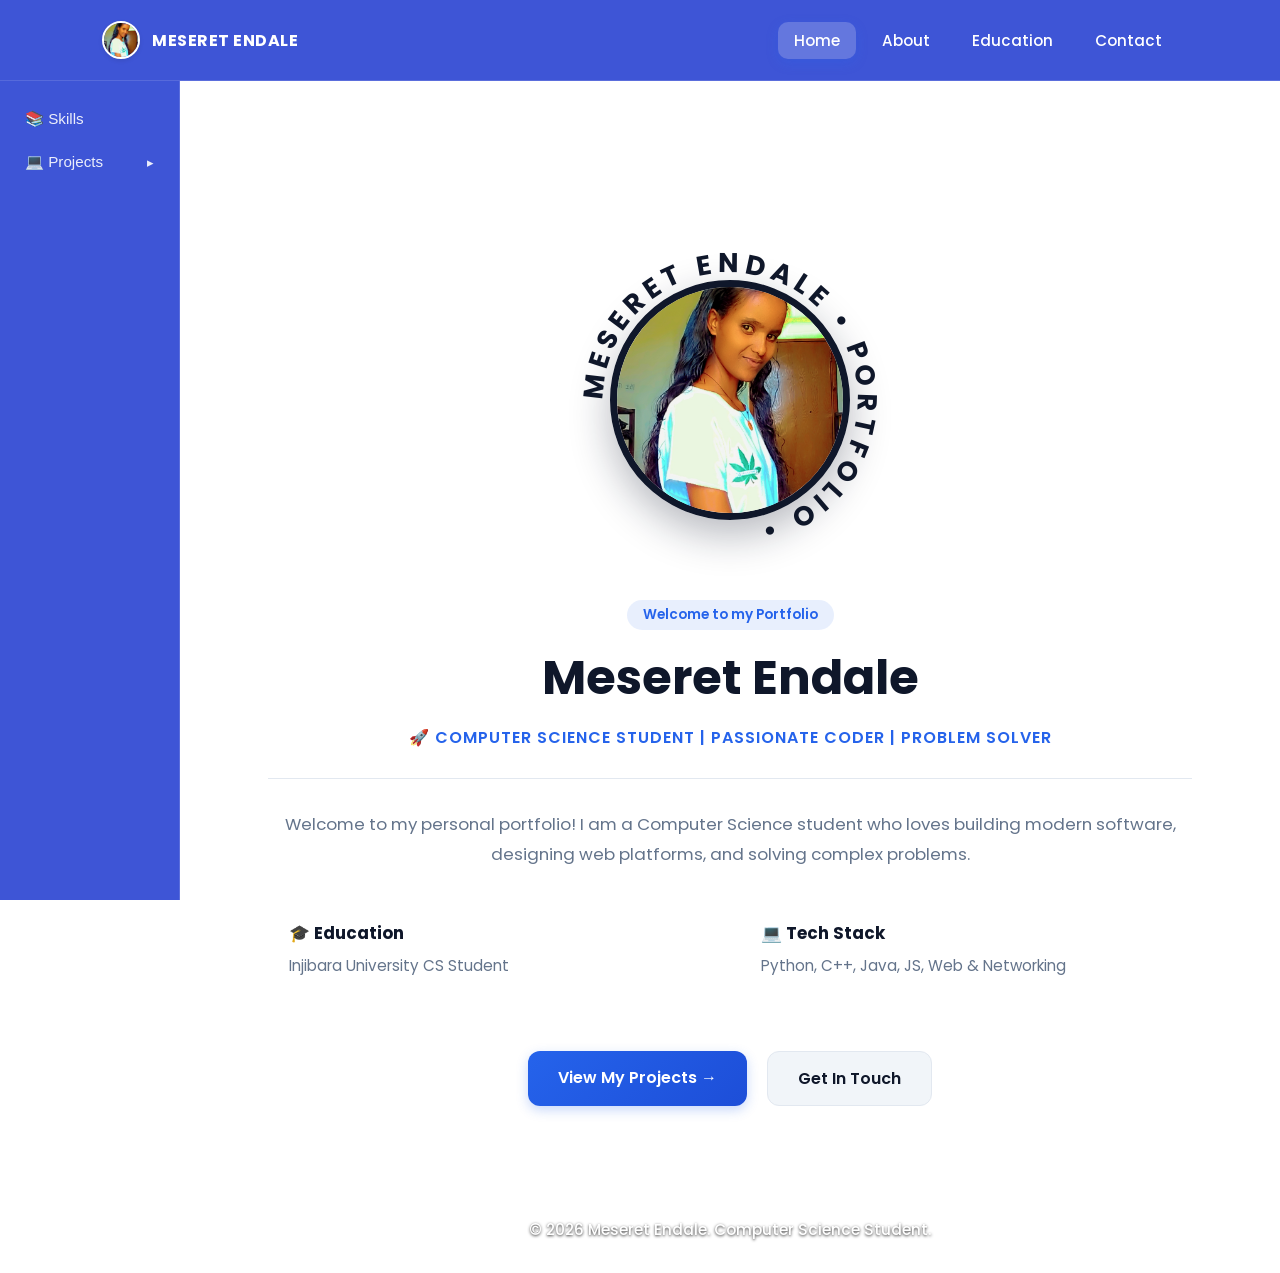
==== index.html @ ac1ef0b1 "Update index.html" ====
<!DOCTYPE html>
<html lang="en">
<head>
    <meta charset="UTF-8">
    <title>Meseret Endale | CS Portfolio</title>
    <meta name="viewport" content="width=device-width, initial-scale=1">
    <link href="https://fonts.googleapis.com/css2?family=Poppins:wght@300;400;500;600;700&display=swap" rel="stylesheet">
    <link rel="stylesheet" href="style.css">
</head>
<body>

    <!-- 🌐 Top Header (Home, About, Education, Contact) -->
    <header class="header-wrapper">
        <nav class="navbar">
            <a href="#" class="brand-logo-link" onclick="openTab(event, 'home')">
                <img src="profile.jpg" alt="Meseret Endale" class="header-profile-logo">
                <span class="brand-name">MESERET ENDALE</span>
            </a>

            <ul class="nav-links">
                <li><a href="#" class="nav-btn active-link" onclick="openTab(event, 'home')">Home</a></li>
                <li><a href="#" class="nav-btn" onclick="openTab(event, 'about')">About</a></li>
                <li><a href="#" class="nav-btn" onclick="openTab(event, 'education')">Education</a></li>
                <li><a href="#" class="nav-btn" onclick="openTab(event, 'contact')">Contact</a></li>
            </ul>
        </nav>
    </header>

    <!-- 📂 Persistent Global Sidebar (Skills + Projects) -->
    <aside class="global-sidebar">
        <button id="sidebar-skills-link" class="sidebar-link" onclick="selectSkills(event)">📚 Skills</button>
        <button id="sidebar-projects-link" class="sidebar-link" onclick="toggleProjectsMenu(event)">
            <span>💻 Projects</span>
            <span id="projects-arrow" class="sidebar-arrow">▸</span>
        </button>

        <div id="sidebar-sublist" class="sidebar-sublist">
            <button class="sidebar-sublink" onclick="selectProject(event, 'proj-job')">📢 Job Board App</button>
            <button class="sidebar-sublink" onclick="selectProject(event, 'proj-symptom')">🏥 Symptom Checker</button>
            <button class="sidebar-sublink" onclick="selectProject(event, 'proj-interactive')">🧮 Interactive Calculator</button>
        </div>
    </aside>

    <div class="content-area">
        <div class="container">

            <!-- 🏠 Home Section -->
            <div id="home" class="tab-content card active">
                <div class="hero-logo-container">
                    <div class="circular-logo-wrapper">
                        <svg viewBox="0 0 200 200" class="circular-text-svg">
                            <path id="textPath" d="M 100, 100 m -75, 0 a 75,75 0 1,1 150,0 a 75,75 0 1,1 -150,0" fill="none"/>
                            <text font-size="16" font-weight="700" fill="#0f172a" letter-spacing="3">
                                <textPath href="#textPath" startOffset="0%">
                                    MESERET ENDALE • PORTFOLIO •
                                </textPath>
                            </text>
                        </svg>
                        <img src="profile.jpg" alt="Meseret" class="inner-profile-img" onerror="this.src='https://via.placeholder.com/160'">
                    </div>
                </div>

                <div class="hero-intro">
                    <span class="badge">Welcome to my Portfolio</span>
                    <h1>Meseret Endale</h1>
                    <p class="subtitle">🚀 COMPUTER SCIENCE STUDENT | PASSIONATE CODER | PROBLEM SOLVER</p>

                    <hr class="section-divider">

                    <p>Welcome to my personal portfolio! I am a Computer Science student who loves building modern software, designing web platforms, and solving complex problems.</p>

                    <div class="quick-highlights">
                        <div class="highlight-box">
                            <h3>🎓 Education</h3>
                            <p>Injibara University CS Student</p>
                        </div>
                        <div class="highlight-box">
                            <h3>💻 Tech Stack</h3>
                            <p>Python, C++, Java, JS, Web & Networking</p>
                        </div>
                    </div>

                    <div class="cta-buttons">
                        <a href="#" class="btn primary-btn" onclick="toggleProjectsMenu(event); selectProject(event, 'proj-job')">View My Projects →</a>
                        <a href="#" class="btn secondary-btn" onclick="openTab(event, 'contact')">Get In Touch</a>
                    </div>
                </div>
            </div>

            <!-- 👤 About Section -->
            <div id="about" class="tab-content card">
                <h2>About Me</h2>
                <p>I am a dedicated Computer Science student with a strong drive for learning modern software technologies. My journey in tech spans software engineering, web application development, and system/network administration.</p>

                <div class="quick-highlights" style="margin-top: 20px;">
                    <div class="highlight-box">
                        <h3>🎯 Core Focus</h3>
                        <p>Building functional web applications, clean code architectures, and user-friendly solutions.</p>
                    </div>
                    <div class="highlight-box">
                        <h3>💡 Passion & Interests</h3>
                        <p>Exploring Artificial Intelligence, Machine Learning models, and Computer Graphics.</p>
                    </div>
                </div>
            </div>

            <!-- 🎓 Education Section -->
            <div id="education" class="tab-content card">
                <h2>Education</h2>
                <div class="edu-item">
                    <span class="edu-icon">🎓</span>
                    <div>
                        <strong>Computer Science Student</strong>
                        <p>📍 Injibara University</p>
                    </div>
                </div>
            </div>

            <!-- 📚 Skills Section -->
            <div id="skills" class="tab-content card">
                <h2>📚 Technical Skills</h2>
                <div class="skills-container">
                    <div class="skill-card">
                        <div class="skill-header">
                            <span class="skill-name">🐍 Python & Data Science</span>
                            <span class="skill-level">Expert</span>
                        </div>
                        <p class="skill-desc">Writing clean, modular Python code for advanced data analysis and machine learning models.</p>
                        <div class="progress-bar"><div class="progress-fill" style="width: 90%"></div></div>
                    </div>
                    <div class="skill-card">
                        <div class="skill-header">
                            <span class="skill-name">⚡ C++ & Microcontrollers</span>
                            <span class="skill-level">Advanced</span>
                        </div>
                        <p class="skill-desc">Low-level programming, hardware execution loops, and embedded logic simulations.</p>
                        <div class="progress-bar"><div class="progress-fill" style="width: 85%"></div></div>
                    </div>
                    <div class="skill-card">
                        <div class="skill-header">
                            <span class="skill-name">🌐 HTML / CSS / JS</span>
                            <span class="skill-level">Expert</span>
                        </div>
                        <p class="skill-desc">Building modern, responsive frontend web platforms and UI/UX layouts.</p>
                        <div class="progress-bar"><div class="progress-fill" style="width: 92%"></div></div>
                    </div>
                </div>
            </div>

            <!-- 💻 Projects Section -->
            <div id="projects" class="tab-content card">
                <div class="projects-main-content">
                    <div id="proj-job" class="project-pane">
                        <h2>Job Board App</h2>
                        <p>A job listing application featuring location-based filtering for job seekers.</p>
                        <div class="project-demo-box">
                            <iframe src="jobs-location.html" class="project-iframe"></iframe>
                        </div>
                    </div>

                    <div id="proj-symptom" class="project-pane">
                        <h2>Symptom Checker</h2>
                        <p>An interactive system designed for basic health assessment and health awareness.</p>
                        <div class="project-demo-box">
                            <iframe src="symptom-checker.html" class="project-iframe"></iframe>
                        </div>
                    </div>

                    <div id="proj-interactive" class="project-pane">
                        <h2>Interactive Calculator</h2>
                        <p>A responsive web calculator built with custom UI and pure JavaScript logic.</p>
                        <div class="project-demo-box">
                            <iframe src="calculator.html" class="project-iframe"></iframe>
                        </div>
                    </div>
                </div>
            </div>

            <!-- 📬 Contact Section -->
            <div id="contact" class="tab-content card">
                <h2>📫 Connect With Me</h2>
                <div class="contact-links">
                    <a href="mailto:meseretendale952@gmail.com" class="contact-item">
                        <span class="contact-icon">📧</span>
                        <span class="contact-title">Email</span>
                    </a>
                    <a href="https://t.me/mesi_2e" target="_blank" class="contact-item">
                        <span class="contact-icon">💬</span>
                        <span class="contact-title">Telegram</span>
                    </a>
                    <a href="https://github.com/meseretendale952-png" target="_blank" class="contact-item">
                        <span class="contact-icon">🐙</span>
                        <span class="contact-title">GitHub</span>
                    </a>
                </div>
            </div>

            <!-- Footer -->
            <footer class="site-footer">
                <p>&copy; 2026 Meseret Endale. Computer Science Student.</p>
            </footer>

        </div>
    </div>

    <script src="script.js"></script>
</body>
</html>
---- style.css ----
:root {
    --bg-color: #ffffff;
    --card-bg: #ffffff;
    --text-main: #0f172a;
    --text-muted: #64748b;
    --accent-color: #2563eb;
    --accent-dark: #0f172a;
    --accent-gradient: linear-gradient(135deg, #2563eb 0%, #1d4ed8 100%);
}

* {
    box-sizing: border-box;
    margin: 0;
    padding: 0;
    transition: all 0.3s ease;
}

body, html {
    font-family: 'Poppins', sans-serif;
    background-image: url('https://static.vecteezy.com/system/resources/thumbnails/081/998/020/small_2x/sunrise-scene-with-gradient-sky-and-yellow-sun-digital-illustration-vector.jpg') !important;
    background-size: 100% 100% !important;
    background-position: center !important;
    background-repeat: no-repeat !important;
    background-attachment: fixed !important;
    color: #1e293b;
    margin: 0;
    padding: 0;
    width: 100%;
    min-height: 100vh;
    padding-top: 80px;
}

.highlight-box, .edu-item, .skill-card, .project-card, .contact-item {
    background: rgba(255, 255, 255, 0.7) !important;
    backdrop-filter: blur(10px);
    border: 1px solid rgba(255, 255, 255, 0.4);
    border-radius: 15px;
    padding: 20px;
    margin-bottom: 20px;
}

/* Header & Navbar */
.header-wrapper {
    position: fixed;
    top: 0;
    left: 0;
    width: 100%;
    background: rgba(52, 76, 212, 0.95);
    backdrop-filter: blur(12px);
    z-index: 1000;
    border-bottom: 1px solid rgba(255, 255, 255, 0.15);
}

.navbar {
    width: 100%;
    height: 80px;
    display: flex;
    justify-content: space-between;
    align-items: center;
    padding: 0 8%;
}

.nav-links {
    display: flex;
    list-style: none;
    gap: 10px;
}

.nav-links a {
    color: white;
    text-decoration: none;
    font-size: 0.95rem;
    font-weight: 500;
    padding: 8px 16px;
    border-radius: 10px;
    outline: none;
}

.nav-links a:hover, .nav-links a.active-link {
    color: #ffffff;
    background: rgba(255, 255, 255, 0.2);
    box-shadow: 0 4px 12px rgba(37, 99, 235, 0.25);
}

/* =========================================
   📂 Persistent Global Sidebar
   ========================================= */
.global-sidebar {
    position: fixed;
    top: 80px;
    left: 0;
    width: 180px;
    height: calc(100vh - 80px);
    background: rgba(52, 76, 212, 0.95);
    backdrop-filter: blur(10px);
    padding: 20px 10px;
    overflow-y: auto;
    z-index: 900;
    border-right: 1px solid rgba(255, 255, 255, 0.15);
}

.global-sidebar h4 {
    font-size: 0.75rem;
    text-transform: uppercase;
    letter-spacing: 0.5px;
    color: rgba(255, 255, 255, 0.7);
    margin: 18px 0 8px 10px;
}

/* ቦክሶች ጠፍተው ልክ እንደ ቶፕ ባር ጽሁፍ ብቻ እንዲሆኑ የተደረገበት ክፍል */
.sidebar-link {
    display: flex;
    align-items: center;
    justify-content: space-between;
    width: 100%;
    text-align: left;
    padding: 10px 15px;
    margin-bottom: 5px;
    background: transparent !important;
    border: none !important;
    border-radius: 10px;
    font-weight: 500;
    font-size: 0.95rem;
    color: rgba(255, 255, 255, 0.9);
    cursor: pointer;
}

.sidebar-link:hover {
    background: rgba(255, 255, 255, 0.15) !important;
    color: #ffffff;
}

.sidebar-link.active {
    background: rgba(255, 255, 255, 0.2) !important;
    color: #ffffff;
    font-weight: 600;
}

.sidebar-arrow {
    font-size: 0.8rem;
    transition: transform 0.25s ease;
}

.sidebar-arrow.rotated {
    transform: rotate(90deg);
}

.sidebar-sublist {
    max-height: 0;
    overflow: hidden;
    transition: max-height 0.3s ease;
}

.sidebar-sublist.expanded {
    max-height: 300px;
}

.sidebar-sublink {
    display: block;
    width: 100%;
    text-align: left;
    padding: 8px 10px 8px 16px;
    margin-bottom: 2px;
    margin-top: 4px;
    background: transparent !important;
    border: none !important;
    border-left: 2px solid rgba(255, 255, 255, 0.25);
    border-radius: 0 8px 8px 0;
    font-size: 0.85rem;
    font-weight: 400;
    color: rgba(255, 255, 255, 0.75);
    cursor: pointer;
}

.sidebar-sublink:hover {
    color: #ffffff;
    background: rgba(255, 255, 255, 0.1) !important;
    border-left-color: #ffffff;
}

.sidebar-sublink.active {
    color: #ffffff;
    font-weight: 600;
    border-left-color: #ffffff;
    background: rgba(255, 255, 255, 0.2) !important;
}

.content-area {
    margin-left: 180px;
}

.container {
    width: 100%;
    max-width: 100%;
    padding: 0;
    margin: 0;
}

.tab-content {
    display: none;
    width: 100%;
}

.tab-content.active {
    display: block;
    animation: fadeIn 0.4s ease-in-out;
}

@keyframes fadeIn {
    from { opacity: 0; transform: translateY(10px); }
    to { opacity: 1; transform: translateY(0); }
}

.card {
    background: transparent !important;
    border-radius: 0;
    border: none;
    box-shadow: none;
    padding: 40px 8% 60px;
    width: 100%;
    min-height: calc(100vh - 80px);
}

.hero-logo-container {
    display: flex;
    justify-content: center;
    align-items: center;
    margin-top: 30px;
    margin-bottom: 30px;
}

.circular-logo-wrapper {
    position: relative;
    width: 340px;
    height: 340px;
    display: flex;
    justify-content: center;
    align-items: center;
    margin: 0 auto;
}

.circular-text-svg {
    position: absolute;
    top: 0;
    left: 0;
    width: 100%;
    height: 100%;
    animation: rotateText 22s linear infinite;
    z-index: 2;
    pointer-events: none;
}

.inner-profile-img {
    width: 240px;
    height: 240px;
    border-radius: 50%;
    object-fit: cover;
    border: 7px solid var(--accent-dark);
    box-shadow: 0 15px 40px rgba(15, 23, 42, 0.3);
    z-index: 1;
}

@keyframes rotateText {
    from { transform: rotate(0deg); }
    to { transform: rotate(360deg); }
}

.hero-intro {
    text-align: center;
    max-width: 1100px;
    margin: 0 auto;
}

.badge {
    display: inline-block;
    padding: 5px 16px;
    background: rgba(37, 99, 235, 0.1);
    color: var(--accent-color);
    border-radius: 20px;
    font-size: 0.85rem;
    font-weight: 600;
    margin-bottom: 12px;
}

h1 {
    font-size: 3rem;
    font-weight: 700;
    color: var(--text-main);
}

.subtitle {
    color: var(--accent-color);
    font-size: 1rem;
    font-weight: 600;
    letter-spacing: 1px;
    margin-top: 10px;
}

.section-divider {
    border: 0;
    height: 1px;
    background: #e2e8f0;
    margin: 25px 0 30px;
}

.quick-highlights {
    display: grid;
    grid-template-columns: 1fr 1fr;
    gap: 20px;
    margin: 30px 0;
    text-align: left;
}

.highlight-box h3 {
    font-size: 1.05rem;
    color: var(--text-main);
    margin-bottom: 6px;
}

.highlight-box p {
    font-size: 0.95rem;
    color: var(--text-muted);
}

.cta-buttons {
    display: flex;
    justify-content: center;
    gap: 20px;
    margin-top: 30px;
}

.btn {
    padding: 14px 30px;
    border-radius: 12px;
    text-decoration: none;
    font-weight: 600;
    font-size: 1rem;
}

.primary-btn {
    background: var(--accent-gradient);
    color: #fff;
    box-shadow: 0 4px 12px rgba(37, 99, 235, 0.25);
}

.secondary-btn {
    background: #f1f5f9;
    color: var(--text-main);
    border: 1px solid #e2e8f0;
}

h2 {
    font-size: 1.8rem;
    color: var(--text-main);
    margin-bottom: 25px;
    position: relative;
    padding-left: 18px;
}

h2::before {
    content: '';
    position: absolute;
    left: 0;
    top: 50%;
    transform: translateY(-50%);
    width: 5px;
    height: 85%;
    background: var(--accent-color);
    border-radius: 4px;
}

p {
    color: var(--text-muted);
    font-size: 1.05rem;
    line-height: 1.8;
}

.edu-item {
    display: flex;
    align-items: center;
    gap: 20px;
}

.edu-icon {
    font-size: 2.4rem;
}

.skills-container {
    display: grid;
    grid-template-columns: repeat(auto-fit, minmax(300px, 1fr));
    gap: 25px;
}

.skill-card {
    background: rgba(255, 255, 255, 0.9);
    padding: 25px;
    border-radius: 15px;
    margin-bottom: 20px;
    box-shadow: 0 4px 15px rgba(0, 0, 0, 0.1);
    min-height: 180px;
}

.skill-header {
    display: flex;
    justify-content: space-between;
    font-weight: 600;
}

.skill-name {
    color: var(--text-main);
}

.skill-level {
    color: var(--accent-color);
    font-size: 0.95rem;
}

.skill-desc {
    font-size: 0.95rem !important;
    color: #1e293b !important;
    line-height: 1.6;
    margin: 15px 0;
}

.progress-bar {
    width: 100%;
    height: 10px;
    background: #e2e8f0;
    border-radius: 10px;
    overflow: hidden;
}

.progress-fill {
    height: 100%;
    background: var(--accent-gradient);
    border-radius: 10px;
}

.contact-links {
    display: flex;
    flex-direction: column;
    gap: 12px;
    width: 220px;
    margin: 20px auto;
}

.contact-item {
    display: flex;
    align-items: center;
    background: rgba(255, 255, 255, 0.95);
    padding: 10px 18px;
    border-radius: 10px;
    text-decoration: none;
    box-shadow: 0 3px 8px rgba(0, 0, 0, 0.05);
}

.contact-icon {
    font-size: 1.3rem;
    margin-right: 12px;
}

.contact-title {
    font-size: 1rem;
    font-weight: 500;
    color: #0f172a;
}

footer.site-footer {
    display: block !important;
    text-align: center !important;
    width: 100% !important;
    margin: 40px auto 20px auto !important;
    padding: 10px !important;
    background: transparent !important;
    box-shadow: none !important;
}

footer.site-footer p {
    color: #ffffff !important;
    font-size: 0.95rem !important;
    font-weight: 500 !important;
    text-align: center !important;
    margin: 0 auto !important;
    user-select: none !important;
    text-shadow: 0 1px 3px rgba(0, 0, 0, 0.8) !important;
}

.brand-logo-link {
    display: flex;
    align-items: center;
    gap: 12px;
    text-decoration: none;
}

.header-profile-logo {
    width: 38px;
    height: 38px;
    border-radius: 50%;
    object-fit: cover;
    border: 2px solid #ffffff;
    box-shadow: 0 2px 4px rgba(0, 0, 0, 0.1);
}

.brand-name {
    font-size: 1rem;
    font-weight: 700;
    color: #ffffff;
    letter-spacing: 0.5px;
}

.projects-main-content {
    max-width: 900px;
}

.project-pane {
    display: none;
}

.project-pane.active-pane {
    display: block;
}

/* iframe የራሱ ስክሮል እንዳይኖረው የተስተካከለ ክፍል */
.project-demo-box {
    width: 100%;
    border: none;
    background: transparent;
    margin-top: 15px;
    overflow: visible;
}

.project-iframe {
    width: 100%;
    height: 1100px;
    border: none;
    display: block;
    background: transparent;
    overflow: hidden;
}

@media (max-width: 768px) {
    body {
        padding-top: 70px;
    }
    .navbar {
        padding: 0 15px;
        height: 70px;
    }
    .card {
        padding: 30px 5%;
    }
    .circular-logo-wrapper {
        width: 220px;
        height: 220px;
    }
    .inner-profile-img {
        width: 160px;
        height: 160px;
    }
    .global-sidebar {
        position: static;
        width: 100%;
        height: auto;
        display: flex;
        flex-wrap: wrap;
        gap: 8px;
        border-right: none;
        border-bottom: 1px solid rgba(255, 255, 255, 0.15);
        padding: 12px 15px;
    }
    .global-sidebar h4 {
        width: 100%;
        margin: 6px 0 2px;
    }
    .sidebar-link, .sidebar-sublink {
        width: auto;
        margin-bottom: 0;
    }
    .sidebar-sublist {
        width: 100%;
        max-height: 0;
    }
    .sidebar-sublist.expanded {
        max-height: 200px;
    }
    .content-area {
        margin-left: 0;
    }
    .project-demo-box {
        height: auto;
    }
    .project-iframe {
        height: 950px;
    }
}
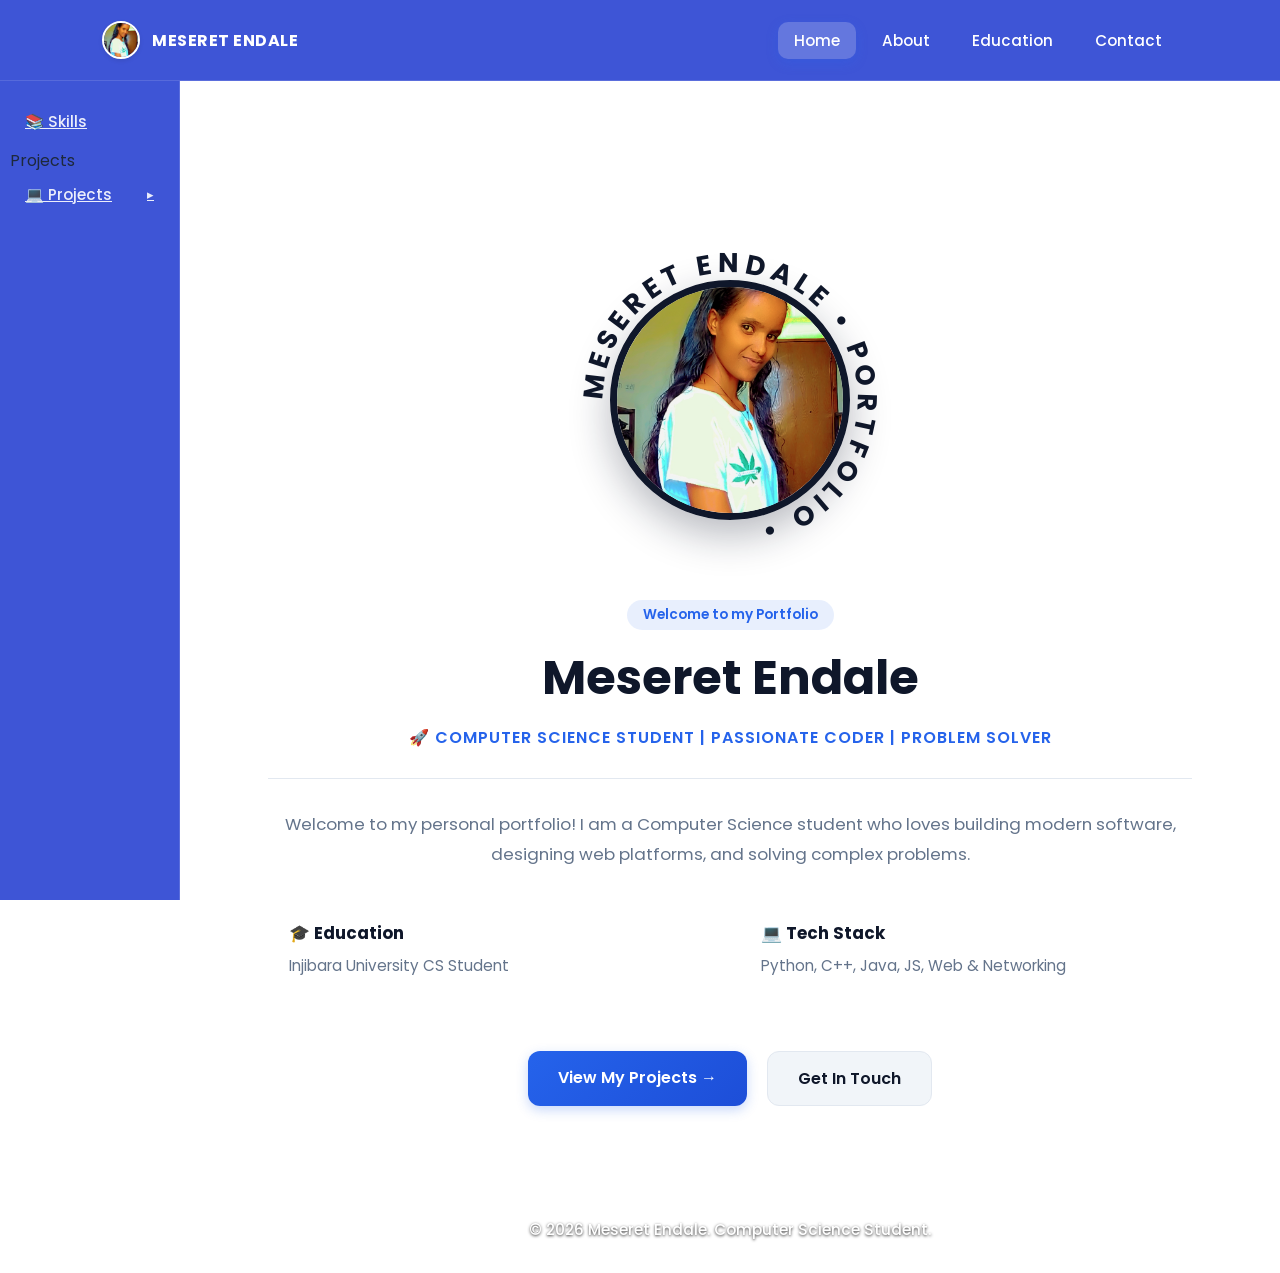
==== commit 57b24e37: "Update index.html" ====
--- a/index.html
+++ b/index.html
@@ -9,7 +9,7 @@
 </head>
 <body>
 
-    <!-- 🌐 Top Header (Home, About, Education, Contact) -->
+    <!-- 🌐 Top Header Navigation -->
     <header class="header-wrapper">
         <nav class="navbar">
             <a href="#" class="brand-logo-link" onclick="openTab(event, 'home')">
@@ -26,18 +26,26 @@
         </nav>
     </header>
 
-    <!-- 📂 Persistent Global Sidebar (Skills + Projects) -->
+    <!-- 📂 Persistent Global Sidebar (ለክሊን ዲዛይን በ <li> እና <a> የተዋቀረ) -->
     <aside class="global-sidebar">
-        <button id="sidebar-skills-link" class="sidebar-link" onclick="selectSkills(event)">📚 Skills</button>
-        <button id="sidebar-projects-link" class="sidebar-link" onclick="toggleProjectsMenu(event)">
-            <span>💻 Projects</span>
-            <span id="projects-arrow" class="sidebar-arrow">▸</span>
-        </button>
+        <ul class="sidebar-menu-list">
+            <li>
+                <a href="#" id="sidebar-skills-link" class="sidebar-link" onclick="selectSkills(event)">📚 Skills</a>
+            </li>
+            
+            <li class="sidebar-header-title">Projects</li>
+            <li>
+                <a href="#" id="sidebar-projects-link" class="sidebar-link" onclick="toggleProjectsMenu(event)">
+                    <span>💻 Projects</span>
+                    <span id="projects-arrow" class="sidebar-arrow">▸</span>
+                </a>
+            </li>
+        </ul>
 
         <div id="sidebar-sublist" class="sidebar-sublist">
-            <button class="sidebar-sublink" onclick="selectProject(event, 'proj-job')">📢 Job Board App</button>
-            <button class="sidebar-sublink" onclick="selectProject(event, 'proj-symptom')">🏥 Symptom Checker</button>
-            <button class="sidebar-sublink" onclick="selectProject(event, 'proj-interactive')">🧮 Interactive Calculator</button>
+            <a href="#" class="sidebar-sublink" onclick="selectProject(event, 'proj-job')">📢 Job Board App</a>
+            <a href="#" class="sidebar-sublink" onclick="selectProject(event, 'proj-symptom')">🏥 Symptom Checker</a>
+            <a href="#" class="sidebar-sublink" onclick="selectProject(event, 'proj-interactive')">🧮 Interactive Calculator</a>
         </div>
     </aside>
 
@@ -147,14 +155,14 @@
                 </div>
             </div>
 
-            <!-- 💻 Projects Section -->
+            <!-- 💻 Projects Section (scrolling="no" ተጨምሮበታል) -->
             <div id="projects" class="tab-content card">
                 <div class="projects-main-content">
                     <div id="proj-job" class="project-pane">
                         <h2>Job Board App</h2>
                         <p>A job listing application featuring location-based filtering for job seekers.</p>
                         <div class="project-demo-box">
-                            <iframe src="jobs-location.html" class="project-iframe"></iframe>
+                            <iframe src="jobs-location.html" class="project-iframe" scrolling="no"></iframe>
                         </div>
                     </div>
 
@@ -162,7 +170,7 @@
                         <h2>Symptom Checker</h2>
                         <p>An interactive system designed for basic health assessment and health awareness.</p>
                         <div class="project-demo-box">
-                            <iframe src="symptom-checker.html" class="project-iframe"></iframe>
+                            <iframe src="symptom-checker.html" class="project-iframe" scrolling="no"></iframe>
                         </div>
                     </div>
 
@@ -170,7 +178,7 @@
                         <h2>Interactive Calculator</h2>
                         <p>A responsive web calculator built with custom UI and pure JavaScript logic.</p>
                         <div class="project-demo-box">
-                            <iframe src="calculator.html" class="project-iframe"></iframe>
+                            <iframe src="calculator.html" class="project-iframe calculator-iframe" scrolling="no"></iframe>
                         </div>
                     </div>
                 </div>
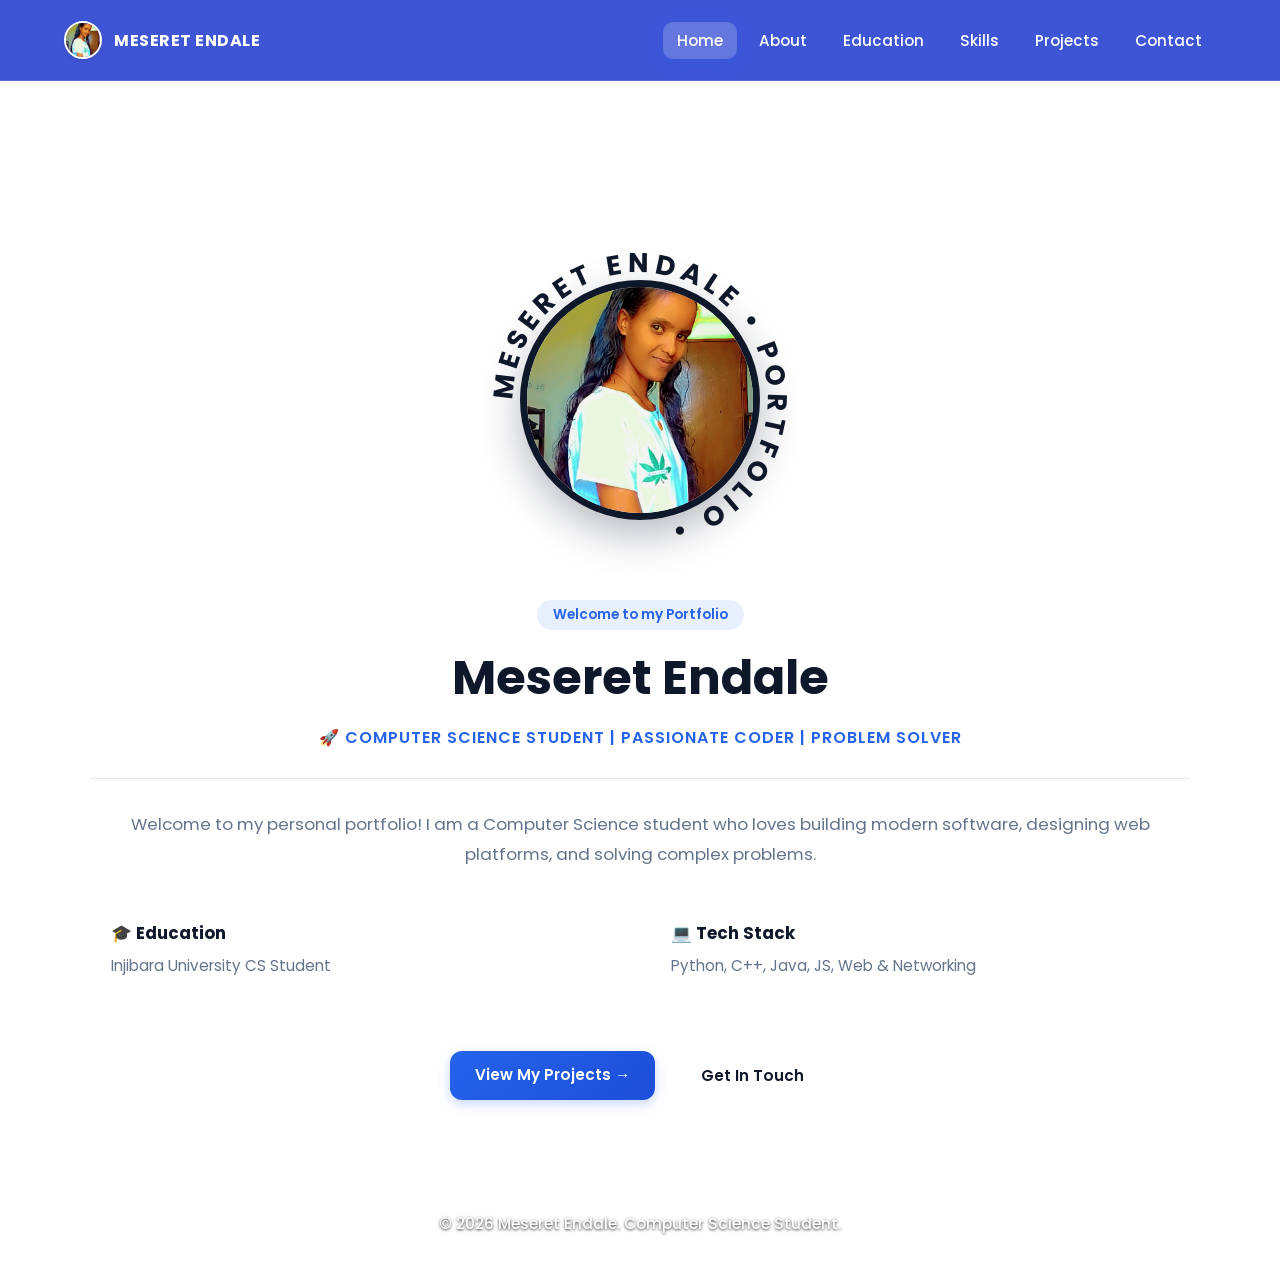
==== commit 60ecefa6: "Update index.html" ====
--- a/index.html
+++ b/index.html
@@ -21,34 +21,14 @@
                 <li><a href="#" class="nav-btn active-link" onclick="openTab(event, 'home')">Home</a></li>
                 <li><a href="#" class="nav-btn" onclick="openTab(event, 'about')">About</a></li>
                 <li><a href="#" class="nav-btn" onclick="openTab(event, 'education')">Education</a></li>
+                <li><a href="#" class="nav-btn" onclick="openTab(event, 'skills')">Skills</a></li>
+                <li><a href="#" class="nav-btn" onclick="openTab(event, 'projects')">Projects</a></li>
                 <li><a href="#" class="nav-btn" onclick="openTab(event, 'contact')">Contact</a></li>
             </ul>
         </nav>
     </header>
 
-    <!-- 📂 Persistent Global Sidebar (ለክሊን ዲዛይን በ <li> እና <a> የተዋቀረ) -->
-    <aside class="global-sidebar">
-        <ul class="sidebar-menu-list">
-            <li>
-                <a href="#" id="sidebar-skills-link" class="sidebar-link" onclick="selectSkills(event)">📚 Skills</a>
-            </li>
-            
-            <li class="sidebar-header-title">Projects</li>
-            <li>
-                <a href="#" id="sidebar-projects-link" class="sidebar-link" onclick="toggleProjectsMenu(event)">
-                    <span>💻 Projects</span>
-                    <span id="projects-arrow" class="sidebar-arrow">▸</span>
-                </a>
-            </li>
-        </ul>
-
-        <div id="sidebar-sublist" class="sidebar-sublist">
-            <a href="#" class="sidebar-sublink" onclick="selectProject(event, 'proj-job')">📢 Job Board App</a>
-            <a href="#" class="sidebar-sublink" onclick="selectProject(event, 'proj-symptom')">🏥 Symptom Checker</a>
-            <a href="#" class="sidebar-sublink" onclick="selectProject(event, 'proj-interactive')">🧮 Interactive Calculator</a>
-        </div>
-    </aside>
-
+    <!-- 📂 Content Area -->
     <div class="content-area">
         <div class="container">
 
@@ -89,7 +69,7 @@
                     </div>
 
                     <div class="cta-buttons">
-                        <a href="#" class="btn primary-btn" onclick="toggleProjectsMenu(event); selectProject(event, 'proj-job')">View My Projects →</a>
+                        <a href="#" class="btn primary-btn" onclick="openTab(event, 'projects')">View My Projects →</a>
                         <a href="#" class="btn secondary-btn" onclick="openTab(event, 'contact')">Get In Touch</a>
                     </div>
                 </div>
@@ -155,30 +135,31 @@
                 </div>
             </div>
 
-            <!-- 💻 Projects Section (scrolling="no" ተጨምሮበታል) -->
+            <!-- 💻 Projects Section -->
             <div id="projects" class="tab-content card">
+                <h2>Projects</h2>
+                <div class="project-sub-tabs" style="margin-bottom: 20px; display: flex; gap: 10px; flex-wrap: wrap;">
+                    <button class="btn secondary-btn active-sub" onclick="selectProjectTab(event, 'proj-job')">📢 Job Board App</button>
+                    <button class="btn secondary-btn" onclick="selectProjectTab(event, 'proj-symptom')">🏥 Symptom Checker</button>
+                    <button class="btn secondary-btn" onclick="selectProjectTab(event, 'proj-interactive')">🧮 Interactive Calculator</button>
+                </div>
+
                 <div class="projects-main-content">
-                    <div id="proj-job" class="project-pane">
-                        <h2>Job Board App</h2>
-                        <p>A job listing application featuring location-based filtering for job seekers.</p>
+                    <div id="proj-job" class="project-pane active-pane">
                         <div class="project-demo-box">
-                            <iframe src="jobs-location.html" class="project-iframe" scrolling="no"></iframe>
+                            <iframe src="jobs-location.html" class="project-iframe" scrolling="yes"></iframe>
                         </div>
                     </div>
 
                     <div id="proj-symptom" class="project-pane">
-                        <h2>Symptom Checker</h2>
-                        <p>An interactive system designed for basic health assessment and health awareness.</p>
                         <div class="project-demo-box">
-                            <iframe src="symptom-checker.html" class="project-iframe" scrolling="no"></iframe>
+                            <iframe src="symptom-checker.html" class="project-iframe" scrolling="yes"></iframe>
                         </div>
                     </div>
 
                     <div id="proj-interactive" class="project-pane">
-                        <h2>Interactive Calculator</h2>
-                        <p>A responsive web calculator built with custom UI and pure JavaScript logic.</p>
                         <div class="project-demo-box">
-                            <iframe src="calculator.html" class="project-iframe calculator-iframe" scrolling="no"></iframe>
+                            <iframe src="calculator.html" class="project-iframe calculator-iframe" scrolling="yes"></iframe>
                         </div>
                     </div>
                 </div>
--- a/style.css
+++ b/style.css
@@ -18,20 +18,18 @@
 body, html {
     font-family: 'Poppins', sans-serif;
     background-image: url('https://static.vecteezy.com/system/resources/thumbnails/081/998/020/small_2x/sunrise-scene-with-gradient-sky-and-yellow-sun-digital-illustration-vector.jpg') !important;
-    background-size: 100% 100% !important;
+    background-size: cover !important;
     background-position: center !important;
     background-repeat: no-repeat !important;
     background-attachment: fixed !important;
     color: #1e293b;
-    margin: 0;
-    padding: 0;
     width: 100%;
     min-height: 100vh;
     padding-top: 80px;
 }
 
 .highlight-box, .edu-item, .skill-card, .project-card, .contact-item {
-    background: rgba(255, 255, 255, 0.7) !important;
+    background: rgba(255, 255, 255, 0.75) !important;
     backdrop-filter: blur(10px);
     border: 1px solid rgba(255, 255, 255, 0.4);
     border-radius: 15px;
@@ -57,13 +55,13 @@
     display: flex;
     justify-content: space-between;
     align-items: center;
-    padding: 0 8%;
+    padding: 0 5%;
 }
 
 .nav-links {
     display: flex;
     list-style: none;
-    gap: 10px;
+    gap: 8px;
 }
 
 .nav-links a {
@@ -71,7 +69,7 @@
     text-decoration: none;
     font-size: 0.95rem;
     font-weight: 500;
-    padding: 8px 16px;
+    padding: 8px 14px;
     border-radius: 10px;
     outline: none;
 }
@@ -82,118 +80,16 @@
     box-shadow: 0 4px 12px rgba(37, 99, 235, 0.25);
 }
 
-/* =========================================
-   📂 Persistent Global Sidebar
-   ========================================= */
-.global-sidebar {
-    position: fixed;
-    top: 80px;
-    left: 0;
-    width: 180px;
-    height: calc(100vh - 80px);
-    background: rgba(52, 76, 212, 0.95);
-    backdrop-filter: blur(10px);
-    padding: 20px 10px;
-    overflow-y: auto;
-    z-index: 900;
-    border-right: 1px solid rgba(255, 255, 255, 0.15);
-}
-
-.global-sidebar h4 {
-    font-size: 0.75rem;
-    text-transform: uppercase;
-    letter-spacing: 0.5px;
-    color: rgba(255, 255, 255, 0.7);
-    margin: 18px 0 8px 10px;
-}
-
-/* ቦክሶች ጠፍተው ልክ እንደ ቶፕ ባር ጽሁፍ ብቻ እንዲሆኑ የተደረገበት ክፍል */
-.sidebar-link {
-    display: flex;
-    align-items: center;
-    justify-content: space-between;
-    width: 100%;
-    text-align: left;
-    padding: 10px 15px;
-    margin-bottom: 5px;
-    background: transparent !important;
-    border: none !important;
-    border-radius: 10px;
-    font-weight: 500;
-    font-size: 0.95rem;
-    color: rgba(255, 255, 255, 0.9);
-    cursor: pointer;
-}
-
-.sidebar-link:hover {
-    background: rgba(255, 255, 255, 0.15) !important;
-    color: #ffffff;
-}
-
-.sidebar-link.active {
-    background: rgba(255, 255, 255, 0.2) !important;
-    color: #ffffff;
-    font-weight: 600;
-}
-
-.sidebar-arrow {
-    font-size: 0.8rem;
-    transition: transform 0.25s ease;
-}
-
-.sidebar-arrow.rotated {
-    transform: rotate(90deg);
-}
-
-.sidebar-sublist {
-    max-height: 0;
-    overflow: hidden;
-    transition: max-height 0.3s ease;
-}
-
-.sidebar-sublist.expanded {
-    max-height: 300px;
-}
-
-.sidebar-sublink {
-    display: block;
-    width: 100%;
-    text-align: left;
-    padding: 8px 10px 8px 16px;
-    margin-bottom: 2px;
-    margin-top: 4px;
-    background: transparent !important;
-    border: none !important;
-    border-left: 2px solid rgba(255, 255, 255, 0.25);
-    border-radius: 0 8px 8px 0;
-    font-size: 0.85rem;
-    font-weight: 400;
-    color: rgba(255, 255, 255, 0.75);
-    cursor: pointer;
-}
-
-.sidebar-sublink:hover {
-    color: #ffffff;
-    background: rgba(255, 255, 255, 0.1) !important;
-    border-left-color: #ffffff;
-}
-
-.sidebar-sublink.active {
-    color: #ffffff;
-    font-weight: 600;
-    border-left-color: #ffffff;
-    background: rgba(255, 255, 255, 0.2) !important;
-}
-
 .content-area {
-    margin-left: 180px;
+    margin-left: 0 !important;
+    width: 100%;
 }
 
 .container {
     width: 100%;
-    max-width: 100%;
-    padding: 0;
-    margin: 0;
+    max-width: 1200px;
+    margin: 0 auto;
+    padding: 0 20px;
 }
 
 .tab-content {
@@ -216,7 +112,7 @@
     border-radius: 0;
     border: none;
     box-shadow: none;
-    padding: 40px 8% 60px;
+    padding: 40px 0 60px;
     width: 100%;
     min-height: calc(100vh - 80px);
 }
@@ -225,8 +121,7 @@
     display: flex;
     justify-content: center;
     align-items: center;
-    margin-top: 30px;
-    margin-bottom: 30px;
+    margin: 30px 0;
 }
 
 .circular-logo-wrapper {
@@ -330,11 +225,13 @@
 }
 
 .btn {
-    padding: 14px 30px;
+    padding: 12px 25px;
     border-radius: 12px;
     text-decoration: none;
     font-weight: 600;
-    font-size: 1rem;
+    font-size: 0.95rem;
+    cursor: pointer;
+    border: none;
 }
 
 .primary-btn {
@@ -344,9 +241,14 @@
 }
 
 .secondary-btn {
-    background: #f1f5f9;
+    background: rgba(255, 255, 255, 0.8);
     color: var(--text-main);
-    border: 1px solid #e2e8f0;
+    border: 1px solid rgba(255, 255, 255, 0.5);
+}
+
+.secondary-btn.active-sub {
+    background: var(--accent-color);
+    color: #fff;
 }
 
 h2 {
@@ -509,7 +411,7 @@
 }
 
 .projects-main-content {
-    max-width: 900px;
+    width: 100%;
 }
 
 .project-pane {
@@ -520,13 +422,12 @@
     display: block;
 }
 
-/* iframe የራሱ ስክሮል እንዳይኖረው የተስተካከለ ክፍል */
 .project-demo-box {
     width: 100%;
     border: none;
     background: transparent;
     margin-top: 15px;
-    overflow: visible;
+    overflow: hidden;
 }
 
 .project-iframe {
@@ -535,7 +436,10 @@
     border: none;
     display: block;
     background: transparent;
-    overflow: hidden;
+}
+
+.calculator-iframe {
+    height: 650px !important;
 }
 
 @media (max-width: 768px) {
@@ -543,11 +447,15 @@
         padding-top: 70px;
     }
     .navbar {
-        padding: 0 15px;
+        padding: 0 10px;
         height: 70px;
     }
+    .nav-links a {
+        padding: 6px 8px;
+        font-size: 0.8rem;
+    }
     .card {
-        padding: 30px 5%;
+        padding: 30px 15px;
     }
     .circular-logo-wrapper {
         width: 220px;
@@ -557,39 +465,10 @@
         width: 160px;
         height: 160px;
     }
-    .global-sidebar {
-        position: static;
-        width: 100%;
-        height: auto;
-        display: flex;
-        flex-wrap: wrap;
-        gap: 8px;
-        border-right: none;
-        border-bottom: 1px solid rgba(255, 255, 255, 0.15);
-        padding: 12px 15px;
-    }
-    .global-sidebar h4 {
-        width: 100%;
-        margin: 6px 0 2px;
-    }
-    .sidebar-link, .sidebar-sublink {
-        width: auto;
-        margin-bottom: 0;
-    }
-    .sidebar-sublist {
-        width: 100%;
-        max-height: 0;
-    }
-    .sidebar-sublist.expanded {
-        max-height: 200px;
-    }
-    .content-area {
-        margin-left: 0;
-    }
-    .project-demo-box {
-        height: auto;
-    }
     .project-iframe {
         height: 950px;
     }
-}
+    .calculator-iframe {
+        height: 600px !important;
+    }
+}
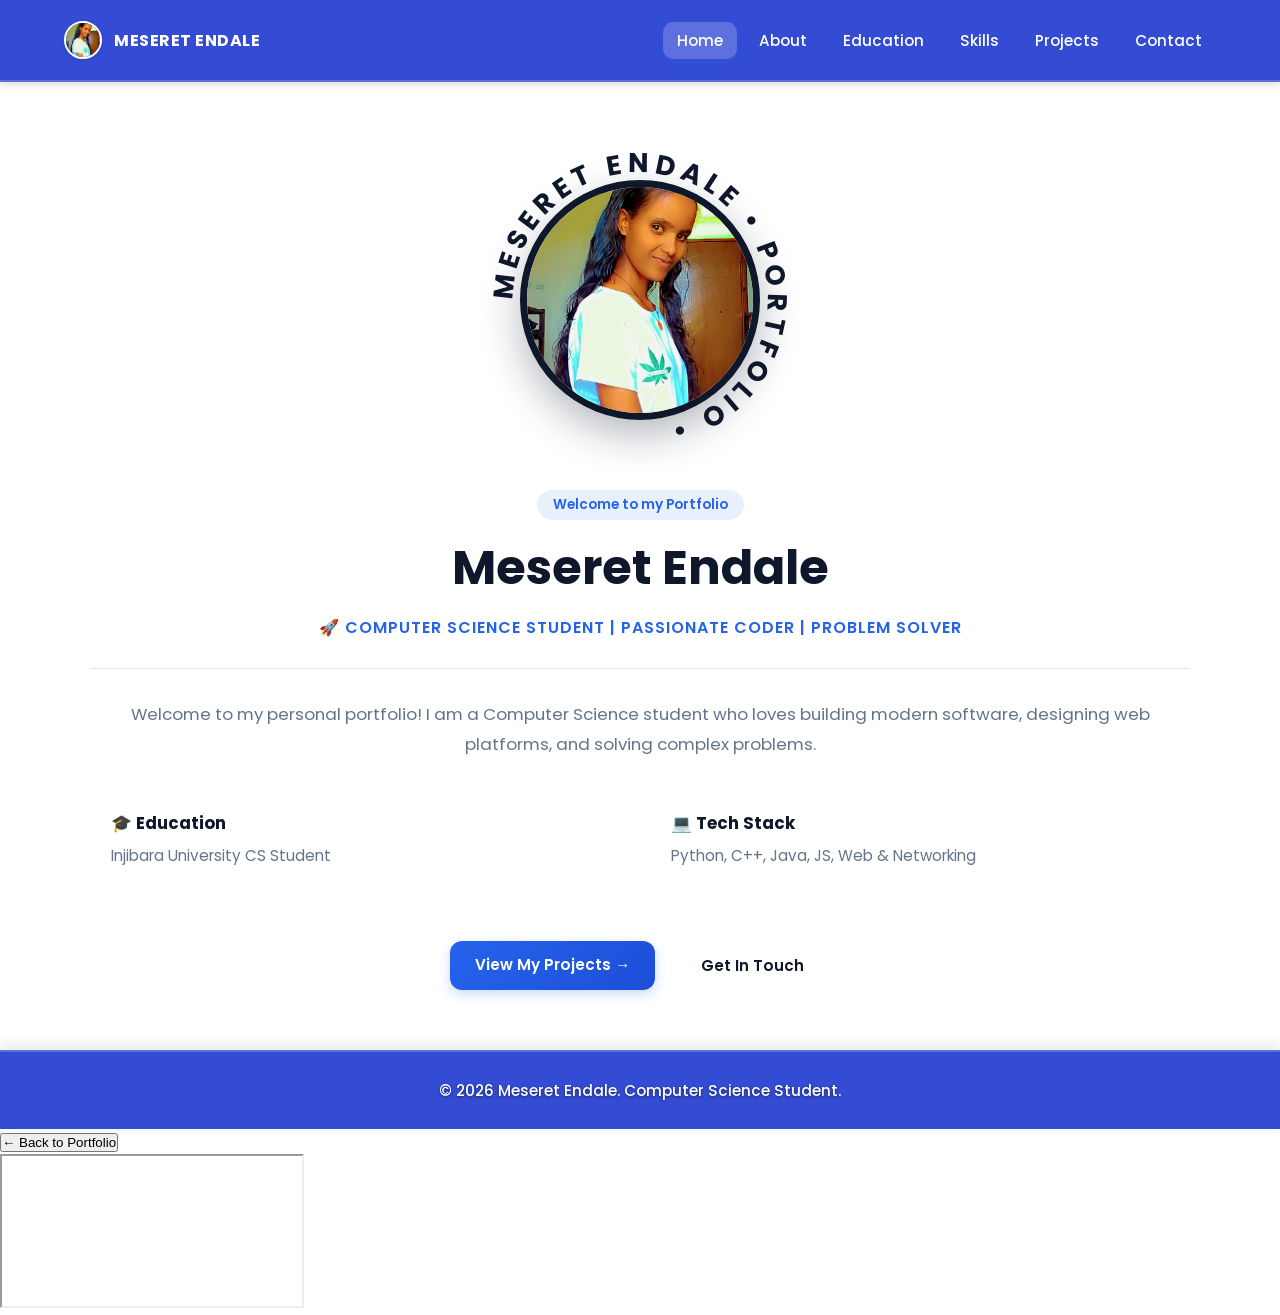
==== commit fee4b0cf: "Update index.html" ====
--- a/index.html
+++ b/index.html
@@ -135,32 +135,32 @@
                 </div>
             </div>
 
-            <!-- 💻 Projects Section -->
+            <!-- 💻 Projects Section (መጀመሪያ እንደነበረው Try it Live ካርድ አካሄድ) -->
             <div id="projects" class="tab-content card">
-                <h2>Projects</h2>
-                <div class="project-sub-tabs" style="margin-bottom: 20px; display: flex; gap: 10px; flex-wrap: wrap;">
-                    <button class="btn secondary-btn active-sub" onclick="selectProjectTab(event, 'proj-job')">📢 Job Board App</button>
-                    <button class="btn secondary-btn" onclick="selectProjectTab(event, 'proj-symptom')">🏥 Symptom Checker</button>
-                    <button class="btn secondary-btn" onclick="selectProjectTab(event, 'proj-interactive')">🧮 Interactive Calculator</button>
-                </div>
-
-                <div class="projects-main-content">
-                    <div id="proj-job" class="project-pane active-pane">
-                        <div class="project-demo-box">
-                            <iframe src="jobs-location.html" class="project-iframe" scrolling="yes"></iframe>
-                        </div>
-                    </div>
-
-                    <div id="proj-symptom" class="project-pane">
-                        <div class="project-demo-box">
-                            <iframe src="symptom-checker.html" class="project-iframe" scrolling="yes"></iframe>
-                        </div>
-                    </div>
-
-                    <div id="proj-interactive" class="project-pane">
-                        <div class="project-demo-box">
-                            <iframe src="calculator.html" class="project-iframe calculator-iframe" scrolling="yes"></iframe>
-                        </div>
+                <h2>💻 Featured Projects</h2>
+                <div class="project-grid">
+                    <div class="project-card">
+                        <h3>🧮 Interactive Calculator</h3>
+                        <p>A responsive web calculator built with custom UI and pure JavaScript logic.</p>
+                        <button onclick="openModal('calculator.html')" class="btn primary-btn">Try it Live →</button>
+                    </div>
+
+                    <div class="project-card">
+                        <h3>🏥 Symptom Checker</h3>
+                        <p>An interactive system designed for basic health assessment and health awareness.</p>
+                        <button onclick="openModal('symptom-checker.html')" class="btn primary-btn">Try it Live →</button>
+                    </div>
+
+                    <div class="project-card">
+                        <h3>📢 Job Board App</h3>
+                        <p>A job listing application featuring location-based filtering for job seekers.</p>
+                        <button onclick="openModal('jobs-location.html')" class="btn primary-btn">Try it Live →</button>
+                    </div>
+
+                    <div class="project-card">
+                        <h3>🌐 Personal Portfolio</h3>
+                        <p>A modern, responsive developer portfolio website.</p>
+                        <span class="btn-disabled">Active Project</span>
                     </div>
                 </div>
             </div>
@@ -192,6 +192,16 @@
         </div>
     </div>
 
+    <!-- 🪟 Project Preview Panel -->
+    <div id="projectModal" class="modal-overlay">
+        <div class="modal-box">
+            <div class="modal-topbar">
+                <button class="modal-back-btn" onclick="closeModal()">← Back to Portfolio</button>
+            </div>
+            <iframe id="modalFrame" src="" class="modal-iframe"></iframe>
+        </div>
+    </div>
+
     <script src="script.js"></script>
 </body>
 </html>
--- a/style.css
+++ b/style.css
@@ -6,6 +6,7 @@
     --accent-color: #2563eb;
     --accent-dark: #0f172a;
     --accent-gradient: linear-gradient(135deg, #2563eb 0%, #1d4ed8 100%);
+    --header-blue: #344cd4;
 }
 
 * {
@@ -15,38 +16,39 @@
     transition: all 0.3s ease;
 }
 
-body, html {
+html {
     font-family: 'Poppins', sans-serif;
     background-image: url('https://static.vecteezy.com/system/resources/thumbnails/081/998/020/small_2x/sunrise-scene-with-gradient-sky-and-yellow-sun-digital-illustration-vector.jpg') !important;
     background-size: cover !important;
     background-position: center !important;
     background-repeat: no-repeat !important;
     background-attachment: fixed !important;
+    min-height: 100%;
+}
+
+body {
+    font-family: 'Poppins', sans-serif;
     color: #1e293b;
     width: 100%;
     min-height: 100vh;
-    padding-top: 80px;
-}
-
-.highlight-box, .edu-item, .skill-card, .project-card, .contact-item {
-    background: rgba(255, 255, 255, 0.75) !important;
-    backdrop-filter: blur(10px);
-    border: 1px solid rgba(255, 255, 255, 0.4);
-    border-radius: 15px;
-    padding: 20px;
-    margin-bottom: 20px;
-}
-
-/* Header & Navbar */
+    margin: 0;
+    display: flex;
+    flex-direction: column;
+    overflow-x: hidden;
+}
+
+/* 🌐 Header & Navbar */
 .header-wrapper {
     position: fixed;
     top: 0;
     left: 0;
     width: 100%;
-    background: rgba(52, 76, 212, 0.95);
+    background-color: var(--header-blue) !important;
+    background: var(--header-blue) !important;
     backdrop-filter: blur(12px);
     z-index: 1000;
-    border-bottom: 1px solid rgba(255, 255, 255, 0.15);
+    border-bottom: 2px solid rgba(255, 255, 255, 0.2);
+    box-shadow: 0 4px 6px rgba(0, 0, 0, 0.1);
 }
 
 .navbar {
@@ -56,6 +58,29 @@
     justify-content: space-between;
     align-items: center;
     padding: 0 5%;
+}
+
+.brand-logo-link {
+    display: flex;
+    align-items: center;
+    gap: 12px;
+    text-decoration: none;
+}
+
+.header-profile-logo {
+    width: 38px;
+    height: 38px;
+    border-radius: 50%;
+    object-fit: cover;
+    border: 2px solid #ffffff;
+    box-shadow: 0 2px 4px rgba(0, 0, 0, 0.1);
+}
+
+.brand-name {
+    font-size: 1rem;
+    font-weight: 700;
+    color: #ffffff !important;
+    letter-spacing: 0.5px;
 }
 
 .nav-links {
@@ -65,7 +90,7 @@
 }
 
 .nav-links a {
-    color: white;
+    color: #ffffff !important;
     text-decoration: none;
     font-size: 0.95rem;
     font-weight: 500;
@@ -75,13 +100,14 @@
 }
 
 .nav-links a:hover, .nav-links a.active-link {
-    color: #ffffff;
     background: rgba(255, 255, 255, 0.2);
     box-shadow: 0 4px 12px rgba(37, 99, 235, 0.25);
 }
 
+/* 📂 Content Area */
 .content-area {
-    margin-left: 0 !important;
+    margin-top: 100px;
+    flex: 1 0 auto;
     width: 100%;
 }
 
@@ -112,16 +138,19 @@
     border-radius: 0;
     border: none;
     box-shadow: none;
-    padding: 40px 0 60px;
-    width: 100%;
-    min-height: calc(100vh - 80px);
+    padding: 20px 0 40px;
+    width: 100%;
+}
+
+#home.card {
+    padding-top: 10px !important;
 }
 
 .hero-logo-container {
     display: flex;
     justify-content: center;
     align-items: center;
-    margin: 30px 0;
+    margin: 20px 0;
 }
 
 .circular-logo-wrapper {
@@ -163,7 +192,7 @@
 .hero-intro {
     text-align: center;
     max-width: 1100px;
-    margin: 0 auto;
+    margin: 20px auto;
 }
 
 .badge {
@@ -204,6 +233,15 @@
     gap: 20px;
     margin: 30px 0;
     text-align: left;
+}
+
+.highlight-box, .edu-item, .skill-card, .project-card, .contact-item {
+    background: rgba(255, 255, 255, 0.85) !important;
+    backdrop-filter: blur(10px);
+    border: 1px solid rgba(255, 255, 255, 0.4);
+    border-radius: 15px;
+    padding: 20px;
+    margin-bottom: 20px;
 }
 
 .highlight-box h3 {
@@ -294,12 +332,8 @@
 }
 
 .skill-card {
-    background: rgba(255, 255, 255, 0.9);
-    padding: 25px;
-    border-radius: 15px;
-    margin-bottom: 20px;
+    min-height: 180px;
     box-shadow: 0 4px 15px rgba(0, 0, 0, 0.1);
-    min-height: 180px;
 }
 
 .skill-header {
@@ -349,9 +383,6 @@
 .contact-item {
     display: flex;
     align-items: center;
-    background: rgba(255, 255, 255, 0.95);
-    padding: 10px 18px;
-    border-radius: 10px;
     text-decoration: none;
     box-shadow: 0 3px 8px rgba(0, 0, 0, 0.05);
 }
@@ -367,14 +398,22 @@
     color: #0f172a;
 }
 
+/* 🟦 Footer ሙሉውን ስክሪን ከግራ እስከ ቀኝ እንዲሸፍን እና ግርጌ ላይ እንዲሰካ */
 footer.site-footer {
     display: block !important;
     text-align: center !important;
-    width: 100% !important;
-    margin: 40px auto 20px auto !important;
-    padding: 10px !important;
-    background: transparent !important;
-    box-shadow: none !important;
+    width: 100vw !important;
+    position: relative !important;
+    left: 50% !important;
+    right: 50% !important;
+    margin-left: -50vw !important;
+    margin-right: -50vw !important;
+    margin-top: auto !important;
+    padding: 25px 20px !important;
+    background-color: var(--header-blue) !important;
+    background: var(--header-blue) !important;
+    box-shadow: 0 -4px 15px rgba(0, 0, 0, 0.1) !important;
+    border-top: 2px solid rgba(255, 255, 255, 0.2) !important;
 }
 
 footer.site-footer p {
@@ -383,31 +422,7 @@
     font-weight: 500 !important;
     text-align: center !important;
     margin: 0 auto !important;
-    user-select: none !important;
-    text-shadow: 0 1px 3px rgba(0, 0, 0, 0.8) !important;
-}
-
-.brand-logo-link {
-    display: flex;
-    align-items: center;
-    gap: 12px;
-    text-decoration: none;
-}
-
-.header-profile-logo {
-    width: 38px;
-    height: 38px;
-    border-radius: 50%;
-    object-fit: cover;
-    border: 2px solid #ffffff;
-    box-shadow: 0 2px 4px rgba(0, 0, 0, 0.1);
-}
-
-.brand-name {
-    font-size: 1rem;
-    font-weight: 700;
-    color: #ffffff;
-    letter-spacing: 0.5px;
+    text-shadow: 0 1px 3px rgba(0, 0, 0, 0.5) !important;
 }
 
 .projects-main-content {
@@ -443,19 +458,19 @@
 }
 
 @media (max-width: 768px) {
-    body {
-        padding-top: 70px;
-    }
     .navbar {
         padding: 0 10px;
         height: 70px;
     }
+    .content-area {
+        margin-top: 85px;
+    }
     .nav-links a {
         padding: 6px 8px;
         font-size: 0.8rem;
     }
     .card {
-        padding: 30px 15px;
+        padding: 20px 15px;
     }
     .circular-logo-wrapper {
         width: 220px;
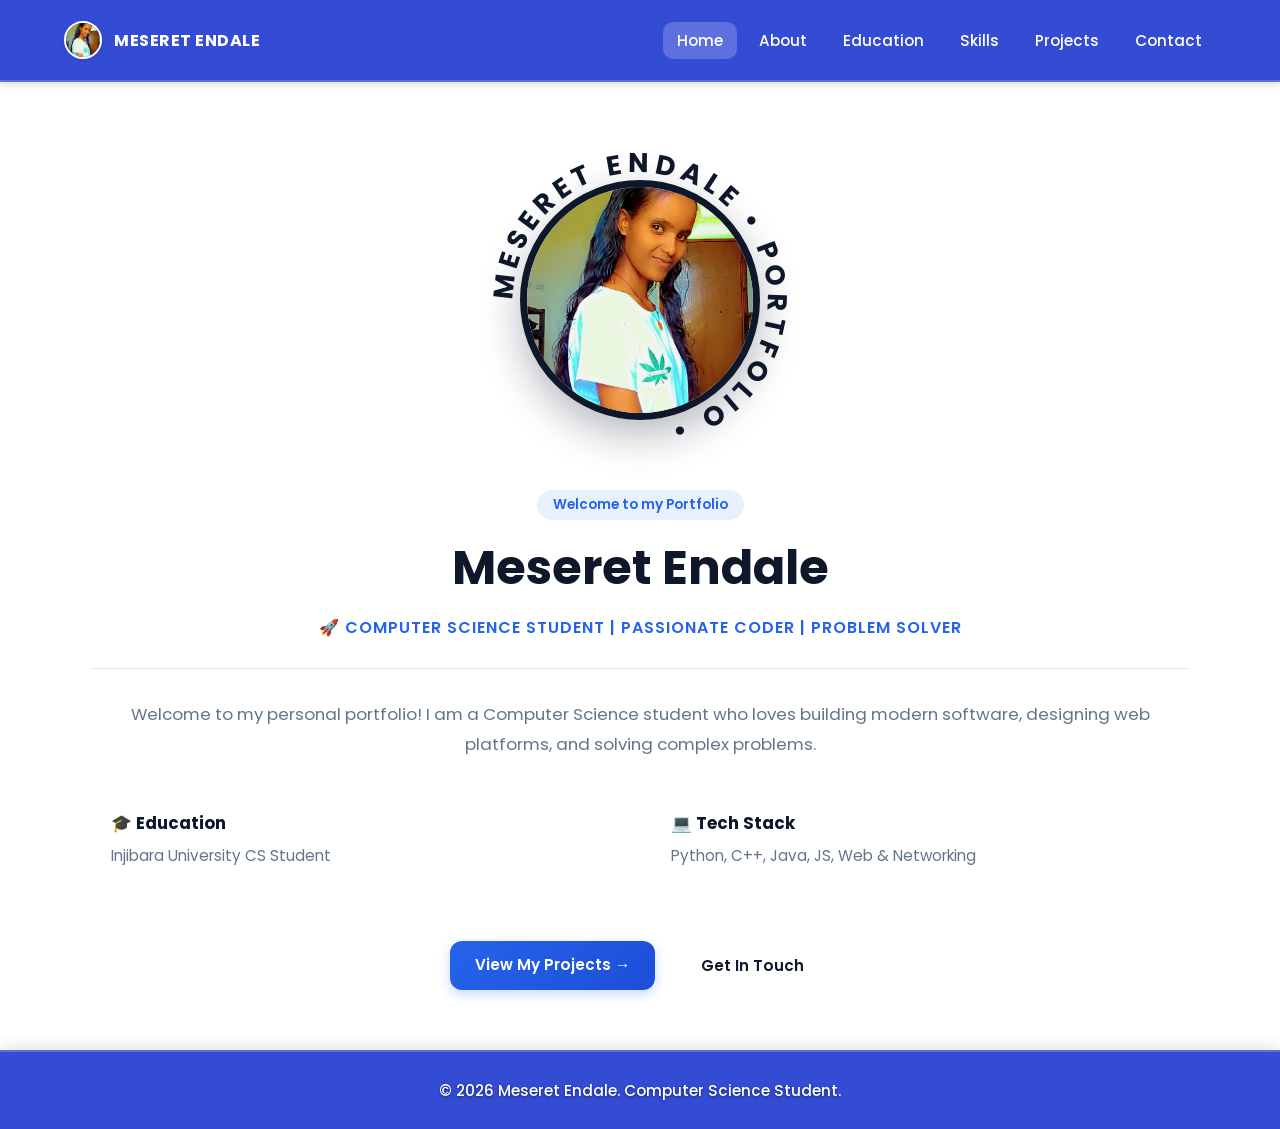
==== commit 79b0773c: "Update index.html" ====
--- a/index.html
+++ b/index.html
@@ -184,13 +184,13 @@
                 </div>
             </div>
 
-            <!-- Footer -->
-            <footer class="site-footer">
-                <p>&copy; 2026 Meseret Endale. Computer Science Student.</p>
-            </footer>
-
         </div>
     </div>
+
+    <!-- Footer (content-area ውጪ - ራሱን ችሎ flex sibling) -->
+    <footer class="site-footer">
+        <p>&copy; 2026 Meseret Endale. Computer Science Student.</p>
+    </footer>
 
     <!-- 🪟 Project Preview Panel -->
     <div id="projectModal" class="modal-overlay">
--- a/style.css
+++ b/style.css
@@ -270,6 +270,7 @@
     font-size: 0.95rem;
     cursor: pointer;
     border: none;
+    display: inline-block;
 }
 
 .primary-btn {
@@ -370,6 +371,32 @@
     height: 100%;
     background: var(--accent-gradient);
     border-radius: 10px;
+}
+
+/* =========================================
+   💻 Projects - Card Grid (Try it Live አካሄድ)
+   ========================================= */
+.project-grid {
+    display: grid;
+    grid-template-columns: repeat(auto-fit, minmax(260px, 1fr));
+    gap: 25px;
+}
+
+.project-card {
+    display: flex;
+    flex-direction: column;
+    justify-content: space-between;
+    gap: 14px;
+}
+
+.btn-disabled {
+    display: inline-block;
+    padding: 10px 20px;
+    background: #cbd5e1;
+    color: var(--text-muted);
+    font-size: 0.9rem;
+    border-radius: 10px;
+    text-align: center;
 }
 
 .contact-links {
@@ -425,36 +452,64 @@
     text-shadow: 0 1px 3px rgba(0, 0, 0, 0.5) !important;
 }
 
-.projects-main-content {
-    width: 100%;
-}
-
-.project-pane {
+/* 🪟 Project Preview Panel - Header ላይ ሆኖ ከስሩ ብቻ ይታያል፣ dark overlay የለውም */
+.modal-overlay {
     display: none;
-}
-
-.project-pane.active-pane {
+    position: fixed;
+    top: 100px;
+    left: 0;
+    width: 100%;
+    height: calc(100vh - 100px);
+    background: var(--paper, #fff);
+    z-index: 2000;
+    justify-content: center;
+    align-items: stretch;
+    overflow: hidden;
+}
+
+.modal-overlay.active {
+    display: flex;
+}
+
+.modal-box {
+    position: relative;
+    width: 100%;
+    max-width: 1000px;
+    height: 100%;
+    background: #ffffff;
+    border-radius: 0;
+    overflow: hidden;
+    box-shadow: 0 -10px 40px rgba(0, 0, 0, 0.25);
+    display: flex;
+    flex-direction: column;
+}
+
+.modal-topbar {
+    display: flex;
+    align-items: center;
+    padding: 12px 16px;
+    background: #f1f5f9;
+    border-bottom: 1px solid #e2e8f0;
+    flex-shrink: 0;
+}
+
+.modal-back-btn {
+    background: var(--accent-gradient);
+    color: #ffffff;
+    border: none;
+    padding: 10px 18px;
+    border-radius: 10px;
+    font-weight: 600;
+    font-size: 0.9rem;
+    cursor: pointer;
+}
+
+.modal-iframe {
+    width: 100%;
+    flex: 1 1 auto;
+    border: none;
+    height: 100%;
     display: block;
-}
-
-.project-demo-box {
-    width: 100%;
-    border: none;
-    background: transparent;
-    margin-top: 15px;
-    overflow: hidden;
-}
-
-.project-iframe {
-    width: 100%;
-    height: 1100px;
-    border: none;
-    display: block;
-    background: transparent;
-}
-
-.calculator-iframe {
-    height: 650px !important;
 }
 
 @media (max-width: 768px) {
@@ -480,10 +535,20 @@
         width: 160px;
         height: 160px;
     }
-    .project-iframe {
-        height: 950px;
-    }
-    .calculator-iframe {
-        height: 600px !important;
-    }
-}
+
+    /* 📱 ሞባይል ላይ ከ footer ስር ትርፍ ባዶ ቦታ (overscroll) እንዳይታይ */
+    html {
+        background-attachment: scroll !important;
+    }
+    body {
+        min-height: 100vh;
+    }
+    .modal-box {
+        width: 100%;
+        height: 100%;
+    }
+    .modal-overlay {
+        top: 70px;
+        height: calc(100vh - 70px);
+    }
+}
